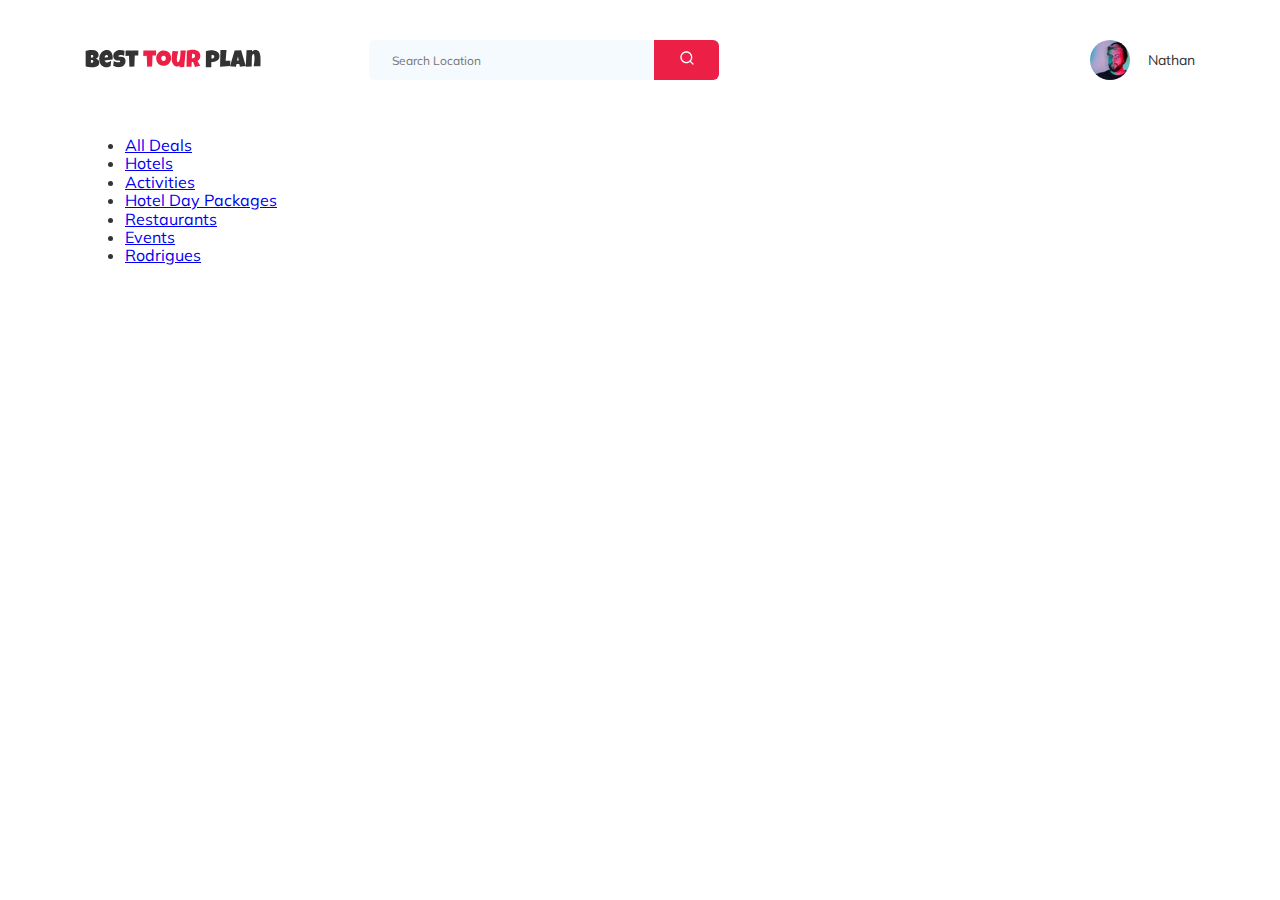
==== index.html @ 9a166518 "Add files via upload" ====
<!DOCTYPE html>
<html lang="ru">
  <head>
    <meta charset="UTF-8" />
    <meta name="viewport" content="width=device-width, initial-scale=1.0" />
    <title>Best Tour Plan - Hotel Booking</title>
    <link
      href="https://fonts.googleapis.com/css2?family=Mulish:wght@400;700&family=Nunito:wght@400;700;800&display=swap"
      rel="stylesheet"
    />
    <link rel="stylesheet" href="css/style.css" />
  </head>

  <body>
    <header class="header">
      <div class="container">
        <div class="header-top">
          <a href="#" class="logo">
            <img
              src="img/horizontal-logo.svg"
              alt="logo: Best Tour Plan"
              class="logo__image"
            />
          </a>

          <form action="#" class="search header__search">
            <input
              type="text"
              class="search__input"
              placeholder="Search Location"
            />
            <button class="search__button">
              <img src="img/search.svg" alt="Icon: search" />
            </button>
          </form>
          <a href="#" class="user">
            <img
              src="img/user-avatar.jpg"
              alt="avatar: Nathan"
              class="user__avatar"
            />
            <span class="user__name">Nathan</span>
          </a>

          <!-- /.user -->
        </div>
        <!-- /.header-top -->
        <ul class="header-menu">
          <li class="header-menu__item">
            <a href="#" class="header-menu__link">All Deals</a>
          </li>
          <li class="header-menu__item">
            <a href="#" class="header-menu__link">Hotels</a>
          </li>
          <li class="header-menu__item">
            <a href="#" class="header-menu__link">Activities</a>
          </li>
          <li class="header-menu__item">
            <a href="#" class="header-menu__link">Hotel Day Packages</a>
          </li>
          <li class="header-menu__item">
            <a href="#" class="header-menu__link">Restaurants</a>
          </li>
          <li class="header-menu__item">
            <a href="#" class="header-menu__link">Events</a>
          </li>
          <li class="header-menu__item">
            <a href="#" class="header-menu__link">Rodrigues</a>
          </li>
        </ul>
        <!-- /.header-menu -->
      </div>
      <!-- /.container -->
    </header>
  </body>
</html>
---- css/style.css ----
* {
  -webkit-box-sizing: border-box;
          box-sizing: border-box;
}

body {
  font-family: 'Mulish', sans-serif;
  color: #333333;
}

body .container {
  max-width: 1110px;
  margin: auto;
}

/*! normalize.css v8.0.1 | MIT License | github.com/necolas/normalize.css */
/* Document
   ========================================================================== */
/**
 * 1. Correct the line height in all browsers.
 * 2. Prevent adjustments of font size after orientation changes in iOS.
 */
html {
  line-height: 1.15;
  /* 1 */
  -webkit-text-size-adjust: 100%;
  /* 2 */
}

/* Sections
   ========================================================================== */
/**
 * Remove the margin in all browsers.
 */
body {
  margin: 0;
}

/**
 * Render the `main` element consistently in IE.
 */
main {
  display: block;
}

/**
 * Correct the font size and margin on `h1` elements within `section` and
 * `article` contexts in Chrome, Firefox, and Safari.
 */
h1 {
  font-size: 2em;
  margin: 0.67em 0;
}

/* Grouping content
   ========================================================================== */
/**
 * 1. Add the correct box sizing in Firefox.
 * 2. Show the overflow in Edge and IE.
 */
hr {
  -webkit-box-sizing: content-box;
          box-sizing: content-box;
  /* 1 */
  height: 0;
  /* 1 */
  overflow: visible;
  /* 2 */
}

/**
 * 1. Correct the inheritance and scaling of font size in all browsers.
 * 2. Correct the odd `em` font sizing in all browsers.
 */
pre {
  font-family: monospace, monospace;
  /* 1 */
  font-size: 1em;
  /* 2 */
}

/* Text-level semantics
   ========================================================================== */
/**
 * Remove the gray background on active links in IE 10.
 */
a {
  background-color: transparent;
}

/**
 * 1. Remove the bottom border in Chrome 57-
 * 2. Add the correct text decoration in Chrome, Edge, IE, Opera, and Safari.
 */
abbr[title] {
  border-bottom: none;
  /* 1 */
  text-decoration: underline;
  /* 2 */
  -webkit-text-decoration: underline dotted;
          text-decoration: underline dotted;
  /* 2 */
}

/**
 * Add the correct font weight in Chrome, Edge, and Safari.
 */
b,
strong {
  font-weight: bolder;
}

/**
 * 1. Correct the inheritance and scaling of font size in all browsers.
 * 2. Correct the odd `em` font sizing in all browsers.
 */
code,
kbd,
samp {
  font-family: monospace, monospace;
  /* 1 */
  font-size: 1em;
  /* 2 */
}

/**
 * Add the correct font size in all browsers.
 */
small {
  font-size: 80%;
}

/**
 * Prevent `sub` and `sup` elements from affecting the line height in
 * all browsers.
 */
sub,
sup {
  font-size: 75%;
  line-height: 0;
  position: relative;
  vertical-align: baseline;
}

sub {
  bottom: -0.25em;
}

sup {
  top: -0.5em;
}

/* Embedded content
   ========================================================================== */
/**
 * Remove the border on images inside links in IE 10.
 */
img {
  border-style: none;
}

/* Forms
   ========================================================================== */
/**
 * 1. Change the font styles in all browsers.
 * 2. Remove the margin in Firefox and Safari.
 */
button,
input,
optgroup,
select,
textarea {
  font-family: inherit;
  /* 1 */
  font-size: 100%;
  /* 1 */
  line-height: 1.15;
  /* 1 */
  margin: 0;
  /* 2 */
}

/**
 * Show the overflow in IE.
 * 1. Show the overflow in Edge.
 */
button,
input {
  /* 1 */
  overflow: visible;
}

/**
 * Remove the inheritance of text transform in Edge, Firefox, and IE.
 * 1. Remove the inheritance of text transform in Firefox.
 */
button,
select {
  /* 1 */
  text-transform: none;
}

/**
 * Correct the inability to style clickable types in iOS and Safari.
 */
button,
[type="button"],
[type="reset"],
[type="submit"] {
  -webkit-appearance: button;
}

/**
 * Remove the inner border and padding in Firefox.
 */
button::-moz-focus-inner,
[type="button"]::-moz-focus-inner,
[type="reset"]::-moz-focus-inner,
[type="submit"]::-moz-focus-inner {
  border-style: none;
  padding: 0;
}

/**
 * Restore the focus styles unset by the previous rule.
 */
button:-moz-focusring,
[type="button"]:-moz-focusring,
[type="reset"]:-moz-focusring,
[type="submit"]:-moz-focusring {
  outline: 1px dotted ButtonText;
}

/**
 * Correct the padding in Firefox.
 */
fieldset {
  padding: 0.35em 0.75em 0.625em;
}

/**
 * 1. Correct the text wrapping in Edge and IE.
 * 2. Correct the color inheritance from `fieldset` elements in IE.
 * 3. Remove the padding so developers are not caught out when they zero out
 *    `fieldset` elements in all browsers.
 */
legend {
  -webkit-box-sizing: border-box;
          box-sizing: border-box;
  /* 1 */
  color: inherit;
  /* 2 */
  display: table;
  /* 1 */
  max-width: 100%;
  /* 1 */
  padding: 0;
  /* 3 */
  white-space: normal;
  /* 1 */
}

/**
 * Add the correct vertical alignment in Chrome, Firefox, and Opera.
 */
progress {
  vertical-align: baseline;
}

/**
 * Remove the default vertical scrollbar in IE 10+.
 */
textarea {
  overflow: auto;
}

/**
 * 1. Add the correct box sizing in IE 10.
 * 2. Remove the padding in IE 10.
 */
[type="checkbox"],
[type="radio"] {
  -webkit-box-sizing: border-box;
          box-sizing: border-box;
  /* 1 */
  padding: 0;
  /* 2 */
}

/**
 * Correct the cursor style of increment and decrement buttons in Chrome.
 */
[type="number"]::-webkit-inner-spin-button,
[type="number"]::-webkit-outer-spin-button {
  height: auto;
}

/**
 * 1. Correct the odd appearance in Chrome and Safari.
 * 2. Correct the outline style in Safari.
 */
[type="search"] {
  -webkit-appearance: textfield;
  /* 1 */
  outline-offset: -2px;
  /* 2 */
}

/**
 * Remove the inner padding in Chrome and Safari on macOS.
 */
[type="search"]::-webkit-search-decoration {
  -webkit-appearance: none;
}

/**
 * 1. Correct the inability to style clickable types in iOS and Safari.
 * 2. Change font properties to `inherit` in Safari.
 */
::-webkit-file-upload-button {
  -webkit-appearance: button;
  /* 1 */
  font: inherit;
  /* 2 */
}

/* Interactive
   ========================================================================== */
/*
 * Add the correct display in Edge, IE 10+, and Firefox.
 */
details {
  display: block;
}

/*
 * Add the correct display in all browsers.
 */
summary {
  display: list-item;
}

/* Misc
   ========================================================================== */
/**
 * Add the correct display in IE 10+.
 */
template {
  display: none;
}

/**
 * Add the correct display in IE 10.
 */
[hidden] {
  display: none;
}

.header {
  background-color: #ffffff;
}

.header-top {
  display: -webkit-box;
  display: -ms-flexbox;
  display: flex;
  -webkit-box-align: center;
      -ms-flex-align: center;
          align-items: center;
  -webkit-box-pack: justify;
      -ms-flex-pack: justify;
          justify-content: space-between;
  padding-top: 40px;
  padding-bottom: 40px;
}

.header__search {
  margin: auto;
  margin-left: 108px;
}

.header .search {
  display: -webkit-box;
  display: -ms-flexbox;
  display: flex;
  position: relative;
  overflow: hidden;
  border-radius: 6px;
  height: 40px;
}

.header .search__input {
  width: 350px;
  height: 100%;
  padding-left: 23px;
  padding-right: 75px;
  background-color: #f5fafe;
  border: none;
  font-size: 12px;
  line-height: 15px;
  color: #333333;
}

.header .search__button {
  position: absolute;
  top: 0;
  right: 0;
  height: 100%;
  width: 65px;
  border: none;
  background-color: #ec1f46;
}

.user {
  display: -webkit-box;
  display: -ms-flexbox;
  display: flex;
  -webkit-box-align: center;
      -ms-flex-align: center;
          align-items: center;
  text-decoration: none;
}

.user__avatar {
  width: 40px;
  height: 40px;
  border-radius: 50%;
  -o-object-fit: cover;
     object-fit: cover;
}

.user__name {
  margin-left: 18px;
  font-size: 14px;
  line-height: 18px;
  color: #333333;
}
/*# sourceMappingURL=style.css.map */
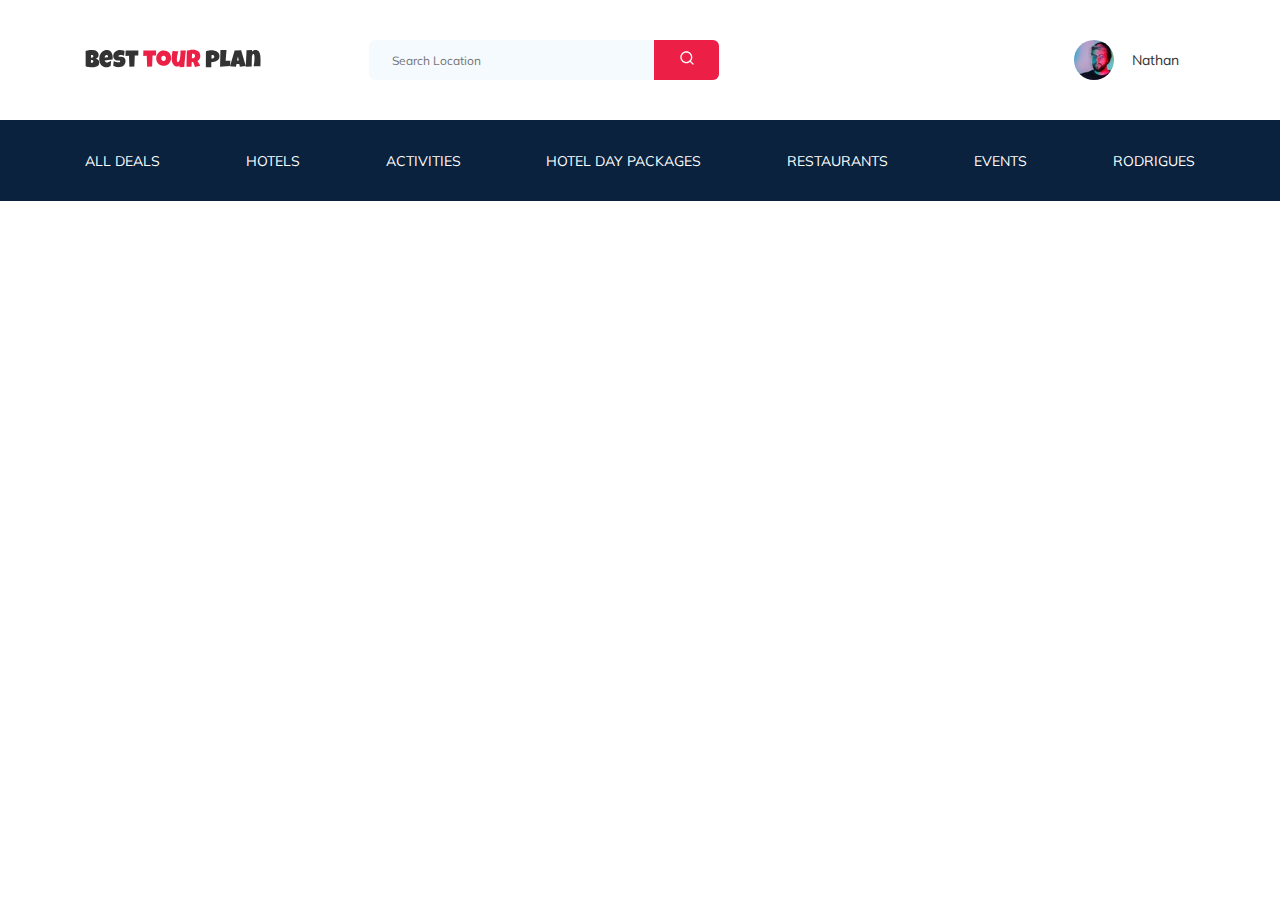
==== commit 8509fcc3: "create added" ====
--- a/index.html
+++ b/index.html
@@ -12,9 +12,9 @@
   </head>
 
   <body>
-    <header class="header">
+    <header class="navbar">
       <div class="container">
-        <div class="header-top">
+        <div class="navbar-top">
           <a href="#" class="logo">
             <img
               src="img/horizontal-logo.svg"
@@ -23,7 +23,7 @@
             />
           </a>
 
-          <form action="#" class="search header__search">
+          <form action="#" class="search navbar__search">
             <input
               type="text"
               class="search__input"
@@ -33,7 +33,7 @@
               <img src="img/search.svg" alt="Icon: search" />
             </button>
           </form>
-          <a href="#" class="user">
+          <a href="#" class="user navbar__user">
             <img
               src="img/user-avatar.jpg"
               alt="avatar: Nathan"
@@ -43,34 +43,45 @@
           </a>
 
           <!-- /.user -->
+          <button class="menu-button navbar-top__menu-button">
+            <span class="menu-button__line"></span>
+            <span class="menu-button__line"></span>
+            <span class="menu-button__line"></span>
+          </button>
         </div>
-        <!-- /.header-top -->
-        <ul class="header-menu">
-          <li class="header-menu__item">
-            <a href="#" class="header-menu__link">All Deals</a>
-          </li>
-          <li class="header-menu__item">
-            <a href="#" class="header-menu__link">Hotels</a>
-          </li>
-          <li class="header-menu__item">
-            <a href="#" class="header-menu__link">Activities</a>
-          </li>
-          <li class="header-menu__item">
-            <a href="#" class="header-menu__link">Hotel Day Packages</a>
-          </li>
-          <li class="header-menu__item">
-            <a href="#" class="header-menu__link">Restaurants</a>
-          </li>
-          <li class="header-menu__item">
-            <a href="#" class="header-menu__link">Events</a>
-          </li>
-          <li class="header-menu__item">
-            <a href="#" class="header-menu__link">Rodrigues</a>
-          </li>
-        </ul>
-        <!-- /.header-menu -->
+        <!-- /.navbar-top -->
       </div>
       <!-- /.container -->
+      <div class="navbar-bottom">
+        <div class="container">
+          <ul class="navbar-menu">
+            <li class="navbar-menu__item">
+              <a href="#" class="navbar-menu__link">All Deals</a>
+            </li>
+            <li class="navbar-menu__item">
+              <a href="#" class="navbar-menu__link">Hotels</a>
+            </li>
+            <li class="navbar-menu__item">
+              <a href="#" class="navbar-menu__link">Activities</a>
+            </li>
+            <li class="navbar-menu__item">
+              <a href="#" class="navbar-menu__link">Hotel Day Packages</a>
+            </li>
+            <li class="navbar-menu__item">
+              <a href="#" class="navbar-menu__link">Restaurants</a>
+            </li>
+            <li class="navbar-menu__item">
+              <a href="#" class="navbar-menu__link">Events</a>
+            </li>
+            <li class="navbar-menu__item">
+              <a href="#" class="navbar-menu__link">Rodrigues</a>
+            </li>
+          </ul>
+          <!-- /.navbar-menu -->
+        </div>
+        <!-- /.container -->
+      </div>
+      <!-- /.navbar-bottom -->
     </header>
   </body>
 </html>
--- a/css/style.css
+++ b/css/style.css
@@ -11,6 +11,10 @@
 body .container {
   max-width: 1110px;
   margin: auto;
+}
+
+img {
+  max-width: 100%;
 }
 
 /*! normalize.css v8.0.1 | MIT License | github.com/necolas/normalize.css */
@@ -356,11 +360,11 @@
   display: none;
 }
 
-.header {
+.navbar {
   background-color: #ffffff;
 }
 
-.header-top {
+.navbar-top {
   display: -webkit-box;
   display: -ms-flexbox;
   display: flex;
@@ -374,12 +378,66 @@
   padding-bottom: 40px;
 }
 
-.header__search {
+.navbar__search {
   margin: auto;
   margin-left: 108px;
 }
 
-.header .search {
+.navbar-top__menu-button {
+  background-color: #ffffff;
+  border: none;
+}
+
+.navbar-bottom {
+  background-color: #0a223d;
+}
+
+.navbar-menu {
+  list-style-type: none;
+  margin: 0;
+  padding: 31px 0;
+  display: -webkit-box;
+  display: -ms-flexbox;
+  display: flex;
+  -webkit-box-align: center;
+      -ms-flex-align: center;
+          align-items: center;
+  -webkit-box-pack: justify;
+      -ms-flex-pack: justify;
+          justify-content: space-between;
+  color: #ffffff;
+}
+
+.navbar-menu__link {
+  color: inherit;
+  text-decoration: none;
+  text-transform: uppercase;
+  font-size: 14px;
+  line-height: 18px;
+  width: 177px;
+}
+
+.navbar-top__menu-button {
+  display: none;
+  width: 16px;
+  height: 11px;
+  display: -webkit-box;
+  display: -ms-flexbox;
+  display: flex;
+  -webkit-box-align: center;
+      -ms-flex-align: center;
+          align-items: center;
+  -webkit-box-pack: justify;
+      -ms-flex-pack: justify;
+          justify-content: space-between;
+  -webkit-box-orient: vertical;
+  -webkit-box-direction: normal;
+      -ms-flex-direction: column;
+          flex-direction: column;
+  cursor: pointer;
+}
+
+.navbar .search {
   display: -webkit-box;
   display: -ms-flexbox;
   display: flex;
@@ -389,7 +447,7 @@
   height: 40px;
 }
 
-.header .search__input {
+.navbar .search__input {
   width: 350px;
   height: 100%;
   padding-left: 23px;
@@ -401,7 +459,7 @@
   color: #333333;
 }
 
-.header .search__button {
+.navbar .search__button {
   position: absolute;
   top: 0;
   right: 0;
@@ -435,4 +493,89 @@
   line-height: 18px;
   color: #333333;
 }
+
+@media (max-width: 1200px) {
+  .container {
+    max-width: 960px;
+    padding: 0 145px;
+  }
+}
+
+@media (max-width: 992px) {
+  .container {
+    max-width: 760px;
+    padding: 0 95px;
+  }
+  .logo {
+    width: 132px;
+  }
+  .navbar-top {
+    padding-top: 30px;
+    padding-bottom: 30px;
+  }
+  .navbar__search {
+    margin-left: auto;
+  }
+  .navbar-menu {
+    padding-top: 22px;
+    padding-bottom: 22px;
+  }
+  .navbar-menu__link {
+    font-size: 12px;
+    line-height: 15px;
+  }
+  .search__input {
+    max-width: 340px;
+  }
+}
+
+@media (max-width: 768px) {
+  .container {
+    max-width: 700px;
+    padding: 0 48px;
+  }
+  .logo {
+    width: 132px;
+  }
+  .navbar-top__menu-button {
+    padding: 0;
+  }
+  .navbar-menu__link {
+    font-size: 10px;
+    line-height: 13px;
+  }
+}
+
+@media (max-width: 576px) {
+  .search__input, .search__button {
+    display: none;
+  }
+  .container {
+    max-width: 500px;
+    padding: 0 25px;
+  }
+  .logo {
+    width: 115px;
+  }
+}
+
+@media (max-width: 480px) {
+  .logo {
+    width: 99px;
+  }
+  .user__avatar, .user__name {
+    display: none;
+  }
+  .container {
+    max-width: 400px;
+  }
+  .menu-button__line {
+    width: 16px;
+    height: 1px;
+    background-color: #333333;
+  }
+  .navbar-bottom {
+    display: none;
+  }
+}
 /*# sourceMappingURL=style.css.map */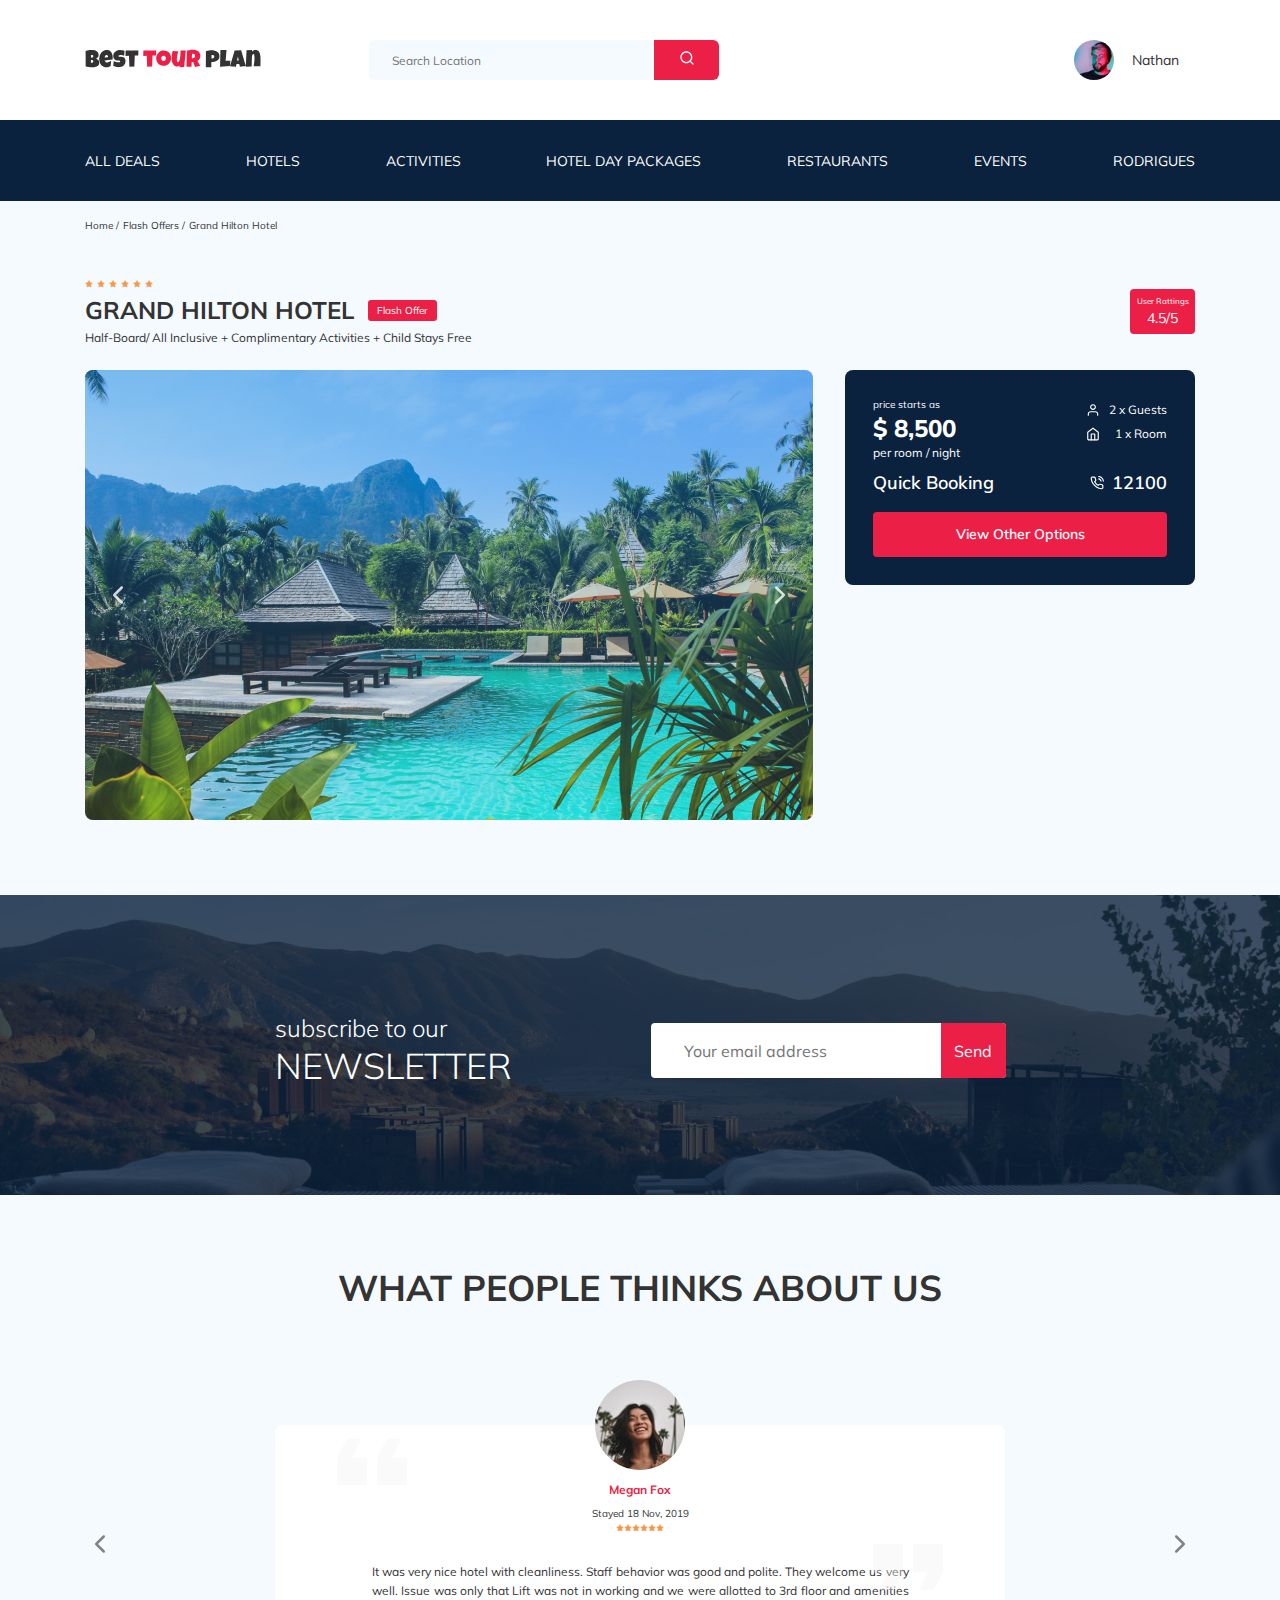
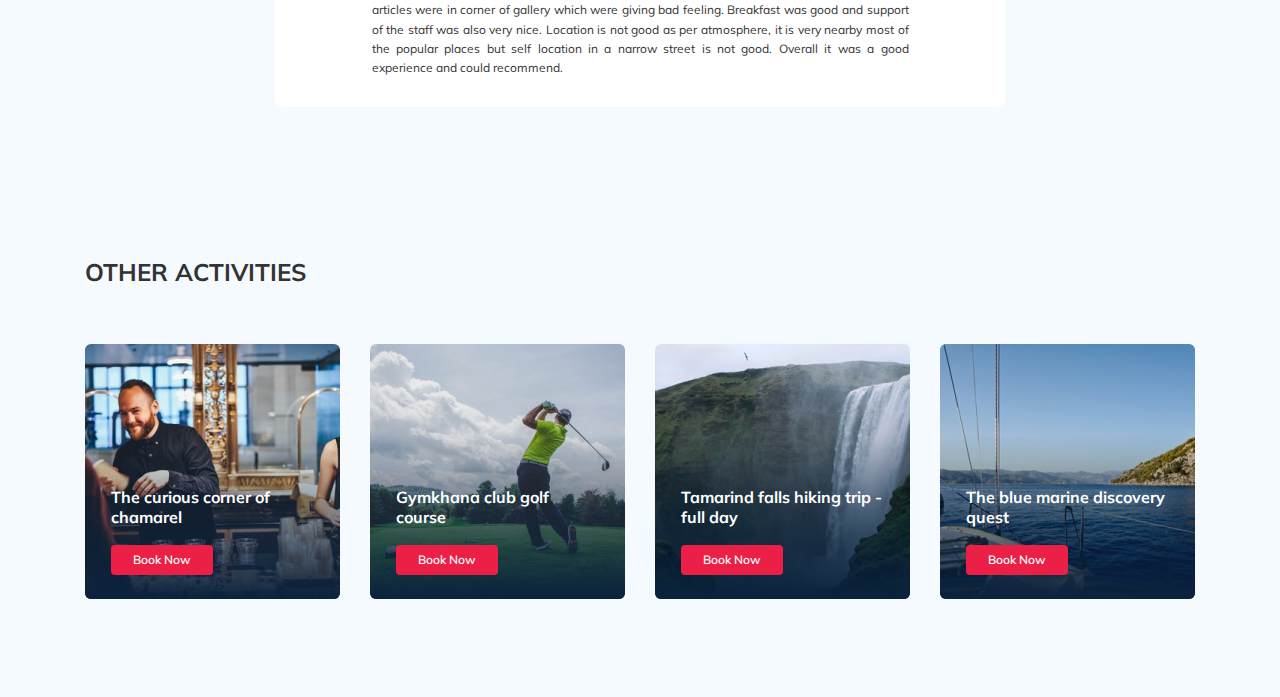
==== commit 74f88b05: "08.08.2020" ====
--- a/index.html
+++ b/index.html
@@ -8,6 +8,7 @@
       href="https://fonts.googleapis.com/css2?family=Mulish:wght@400;700&family=Nunito:wght@400;700;800&display=swap"
       rel="stylesheet"
     />
+    <link rel="stylesheet" href="css/swiper-bundle.min.css" />
     <link rel="stylesheet" href="css/style.css" />
   </head>
 
@@ -83,5 +84,406 @@
       </div>
       <!-- /.navbar-bottom -->
     </header>
+    <nav class="breadcrumb">
+      <div class="container">
+        <ul class="breadcrumb-list">
+          <li class="breadcrumb-list__item">
+            <a href="#" class="breadcrumb-list__link">Home</a>
+          </li>
+          <li class="breadcrumb-list__item">
+            <a href="#" class="breadcrumb-list__link">Flash Offers</a>
+          </li>
+          <li class="breadcrumb-list__item">
+            Grand Hilton Hotel
+          </li>
+        </ul>
+      </div>
+      <!-- /.container -->
+    </nav>
+    <!-- /.breadcrumb -->
+    <section class="hotel">
+      <div class="container">
+        <div class="hotel-info">
+          <div class="hotel-info-text">
+            <div class="hotel-wrapper">
+              <div class="stars">
+                <img src="img/Star.svg" alt="Star" />
+                <img src="img/Star.svg" alt="Star" />
+                <img src="img/Star.svg" alt="Star" />
+                <img src="img/Star.svg" alt="Star" />
+                <img src="img/Star.svg" alt="Star" />
+                <img src="img/Star.svg" alt="Star" />
+              </div>
+              <h1 class="hotel-name hotel-info__name">GRAND HILTON HOTEL</h1>
+              <span class="offer hotel-info__offer">Flash Offer</span>
+            </div>
+            <p class="hotel-description hotel-info__description">
+              Half-Board/ All Inclusive + Complimentary Activities + Child Stays
+              Free
+            </p>
+          </div>
+          <!-- /.hotel-info-text -->
+          <div class="rating hotel-info-rating">
+            <span class="rating__text">User Rattings</span>
+            <span class="rating__counter">4.5/5</span>
+          </div>
+          <!-- /.hotel-info-rating -->
+        </div>
+        <!-- /.hotel-info -->
+        <div class="hotel-grid">
+          <!-- Slider main container -->
+          <div class="swiper-container hotel-slider hotel__slider">
+            <!-- Additional required wrapper -->
+            <div class="swiper-wrapper">
+              <!-- Slides -->
+              <div class="swiper-slide hotel-slider__item">
+                <img
+                  class="hotel-slider__image"
+                  src="img/slide.jpg"
+                  alt="slide"
+                />
+              </div>
+              <div class="swiper-slide hotel-slider__item">
+                <img
+                  class="hotel-slider__image"
+                  src="img/slide-2.jpg"
+                  alt="slide"
+                />
+              </div>
+              <div class="swiper-slide hotel-slider__item">
+                <img
+                  class="hotel-slider__image"
+                  src="img/slide-3.jpg"
+                  alt="slide"
+                />
+              </div>
+              <div class="swiper-slide hotel-slider__item">
+                <img
+                  class="hotel-slider__image"
+                  src="img/slide-4.jpg"
+                  alt="slide"
+                />
+              </div>
+              <div class="swiper-slide hotel-slider__item">
+                <img
+                  class="hotel-slider__image"
+                  src="img/slide-5.jpg"
+                  alt="slide"
+                />
+              </div>
+            </div>
+            <!-- If we need navigation buttons -->
+            <button
+              class="hotel-slider__button hotel-slider__button--prev"
+            ></button>
+            <button
+              class="hotel-slider__button hotel-slider__button--next"
+            ></button>
+          </div>
+          <!-- /.swiper-container -->
+
+          <div class="hotel__right">
+            <div class="booking">
+              <div class="booking__info">
+                <div class="booking__price">
+                  <span class="booking__start">price starts as</span>
+                  <strong class="booking__pricetag">$ 8,500</strong>
+                  <span class="booking__per-room">per room / night</span>
+                </div>
+                <!-- /.booking__price -->
+                <div class="booking__room">
+                  <div class="booking__text">
+                    <img
+                      src="img/user.svg"
+                      alt="Icon: user"
+                      class="booking__icon"
+                    />
+                    <span class="booking__description">2 x Guests</span>
+                  </div>
+                  <div class="booking__text">
+                    <img
+                      src="img/home.svg"
+                      alt="Icon: home"
+                      class="booking__icon"
+                    />
+                    <span class="booking__description">1 x Room</span>
+                  </div>
+                </div>
+                <!-- /.booking__room -->
+              </div>
+              <!-- /.booking__info -->
+              <div class="booking__call-center">
+                <span class="booking__heading">Quick Booking</span>
+                <a class="booking__number" href="tel:12100">
+                  <img src="img/phone-call.svg" alt="Icon: phone-call" />
+                  <span class="booking__num">12100</span>
+                </a>
+              </div>
+              <!-- /.booking__call-center -->
+              <button class="button booking__button">View Other Options</button>
+            </div>
+            <!-- /.booking -->
+            <div class="map">
+              <iframe
+                src="https://www.google.com/maps/embed?pb=!1m18!1m12!1m3!1d3952.5414825999674!2d98.29702851469443!3d7.838253708657213!2m3!1f0!2f0!3f0!3m2!1i1024!2i768!4f13.1!3m3!1m2!1s0x305025650c33dbab%3A0xa67a542329d011e1!2z0J_RhdGD0LrQtdGCLCDQmtCw0YDQvtC9LCDQntGC0LXQu9GMINCl0LjQu9GC0L7QvQ!5e0!3m2!1sru!2sru!4v1595583598903!5m2!1sru!2sru"
+                width="100%"
+                height="213"
+                frameborder="0"
+                style="border: 0;"
+                allowfullscreen=""
+                aria-hidden="false"
+                tabindex="0"
+              ></iframe>
+            </div>
+            <!-- /.map -->
+          </div>
+          <!-- /.hotel-right -->
+        </div>
+        <!-- /.hotel-grid -->
+      </div>
+      <!-- /.container -->
+    </section>
+    <!-- /.hotel -->
+    <section class="newsletter">
+      <div class="newsletter-wrapper">
+        <h2 class="newsletter-title newsletter__title">
+          subscribe to our
+          <span class="newsletter-title__strong">Newsletter</span>
+        </h2>
+        <form action="#" class="subscribe newsletter__subscribe">
+          <input
+            type="text"
+            class="subscribe__input"
+            placeholder="Your email address"
+          />
+          <button class="subscribe__button">Send</button>
+        </form>
+      </div>
+    </section>
+    <!-- /.newsletter -->
+    <section class="reviews">
+      <div class="container">
+        <h2 class="reviews__title">What people thinks about us</h2>
+        <div class="swiper-container reviews-slider">
+          <div class="swiper-wrapper">
+            <div class="swiper-slide">
+              <div class="reviews-slider__item">
+                <div class="reviews-slider__profile">
+                  <img
+                    src="img/reviews-avatar.jpg"
+                    alt="PHOTO: Megan Fox"
+                    class="reviews-slider__avatar"
+                  />
+                  <h3 class="reviews-slider__username">Megan Fox</h3>
+                  <span class="reviews-slider__date">Stayed 18 Nov, 2019</span>
+                  <div class="reviews-slider__rating">
+                    <img src="img/Star.svg" alt="Star" />
+                    <img src="img/Star.svg" alt="Star" />
+                    <img src="img/Star.svg" alt="Star" />
+                    <img src="img/Star.svg" alt="Star" />
+                    <img src="img/Star.svg" alt="Star" />
+                    <img src="img/Star.svg" alt="Star" />
+                  </div>
+                  <!-- /.reviews-slider__rating -->
+                </div>
+                <!-- /.reviews-slider__profile -->
+                <p class="reviews-slider__text">
+                  It was very nice hotel with cleanliness. Staff behavior was
+                  good and polite. They welcome us very well. Issue was only
+                  that Lift was not in working and we were allotted to 3rd floor
+                  and amenities articles were in corner of gallery which were
+                  giving bad feeling. Breakfast was good and support of the
+                  staff was also very nice. Location is not good as per
+                  atmosphere, it is very nearby most of the popular places but
+                  self location in a narrow street is not good. Overall it was a
+                  good experience and could recommend.
+                </p>
+              </div>
+              <!-- /.reviews-slider__item -->
+            </div>
+
+            <div class="swiper-slide">
+              <div class="reviews-slider__item">
+                <div class="reviews-slider__profile">
+                  <img
+                    src="img/reviews-avatar-1.jpg"
+                    alt="PHOTO: Steven Spielberg"
+                    class="reviews-slider__avatar"
+                  />
+                  <h3 class="reviews-slider__username">Steven Spielberg</h3>
+                  <span class="reviews-slider__date">Stayed 01 Jun, 2018</span>
+                  <div class="reviews-slider__rating">
+                    <img src="img/Star.svg" alt="Star" />
+                    <img src="img/Star.svg" alt="Star" />
+                    <img src="img/Star.svg" alt="Star" />
+                    <img src="img/Star.svg" alt="Star" />
+                    <img src="img/Star.svg" alt="Star" />
+                    <img src="img/Star.svg" alt="Star" />
+                  </div>
+                  <!-- /.reviews-slider__rating -->
+                </div>
+                <!-- /.reviews-slider__profile -->
+                <p class="reviews-slider__text">
+                  Lorem ipsum dolor sit amet consectetur adipisicing elit.
+                  Asperiores officiis maxime illum vel libero exercitationem,
+                  aliquid unde aspernatur. Ut, suscipit modi voluptas cum error
+                  animi tenetur velit reiciendis repellendus quisquam! Lorem
+                  ipsum dolor sit amet consectetur adipisicing elit. Asperiores
+                  officiis maxime illum vel libero exercitationem, aliquid unde
+                  aspernatur. Ut, suscipit modi voluptas cum error animi tenetur
+                  velit reiciendis repellendus quisquam!
+                </p>
+              </div>
+              <!-- /.reviews-slider__item -->
+            </div>
+
+            <div class="swiper-slide">
+              <div class="reviews-slider__item">
+                <div class="reviews-slider__profile">
+                  <img
+                    src="img/reviews-avatar-2.jpg"
+                    alt="PHOTO: Morgan Freeman"
+                    class="reviews-slider__avatar"
+                  />
+                  <h3 class="reviews-slider__username">Morgan Freeman</h3>
+                  <span class="reviews-slider__date">Stayed 15 May, 2015</span>
+                  <div class="reviews-slider__rating">
+                    <img src="img/Star.svg" alt="Star" />
+                    <img src="img/Star.svg" alt="Star" />
+                    <img src="img/Star.svg" alt="Star" />
+                    <img src="img/Star.svg" alt="Star" />
+                    <img src="img/Star.svg" alt="Star" />
+                    <img src="img/Star.svg" alt="Star" />
+                  </div>
+                  <!-- /.reviews-slider__rating -->
+                </div>
+                <!-- /.reviews-slider__profile -->
+                <p class="reviews-slider__text">
+                  Lorem ipsum dolor sit amet consectetur adipisicing elit.
+                  Asperiores officiis maxime illum vel libero exercitationem,
+                  aliquid unde aspernatur. Ut, suscipit modi voluptas cum error
+                  animi tenetur velit reiciendis repellendus quisquam! Lorem
+                  ipsum dolor sit amet consectetur adipisicing elit. Asperiores
+                  officiis maxime illum vel libero exercitationem, aliquid unde
+                  aspernatur. Ut, suscipit modi voluptas cum error animi tenetur
+                  velit reiciendis repellendus quisquam!
+                </p>
+              </div>
+              <!-- /.reviews-slider__item -->
+            </div>
+
+            <div class="swiper-slide">
+              <div class="reviews-slider__item">
+                <div class="reviews-slider__profile">
+                  <img
+                    src="img/reviews-avatar-3.jpg"
+                    alt="PHOTO: Robert De Niro"
+                    class="reviews-slider__avatar"
+                  />
+                  <h3 class="reviews-slider__username">Robert De Niro</h3>
+                  <span class="reviews-slider__date">Stayed 7 Feb, 2016</span>
+                  <div class="reviews-slider__rating">
+                    <img src="img/Star.svg" alt="Star" />
+                    <img src="img/Star.svg" alt="Star" />
+                    <img src="img/Star.svg" alt="Star" />
+                    <img src="img/Star.svg" alt="Star" />
+                    <img src="img/Star.svg" alt="Star" />
+                    <img src="img/Star.svg" alt="Star" />
+                  </div>
+                  <!-- /.reviews-slider__rating -->
+                </div>
+                <!-- /.reviews-slider__profile -->
+                <p class="reviews-slider__text">
+                  Lorem ipsum dolor sit amet consectetur adipisicing elit.
+                  Asperiores officiis maxime illum vel libero exercitationem,
+                  aliquid unde aspernatur. Ut, suscipit modi voluptas cum error
+                  animi tenetur velit reiciendis repellendus quisquam! Lorem
+                  ipsum dolor sit amet consectetur adipisicing elit. Asperiores
+                  officiis maxime illum vel libero exercitationem, aliquid unde
+                  aspernatur. Ut, suscipit modi voluptas cum error animi tenetur
+                  velit reiciendis repellendus quisquam!
+                </p>
+              </div>
+              <!-- /.reviews-slider__item -->
+            </div>
+
+            <!-- /.swiper-slide -->
+          </div>
+          <!-- / .swiper-wrapper-->
+          <button
+            class="reviews-slider__button reviews-slider__button-prev"
+          ></button>
+          <button
+            class="reviews-slider__button reviews-slider__button-next"
+          ></button>
+        </div>
+        <!-- / .reviews-slider-->
+      </div>
+    </section>
+    <!-- /.reviews -->
+    <section class="activities">
+      <div class="container">
+        <h2 class="activities__title">Other Activities</h2>
+        <div class="activities-wrapper">
+          <div class="card activities__card">
+            <img
+              src="img/activity-1.jpg"
+              alt="The curious corner 
+of chamarel"
+              class="card__image"
+            />
+            <h3 class="card__title">The curious corner of chamarel</h3>
+            <!-- /.card__title -->
+            <button class="card__button">Book Now</button>
+            <!-- /.card__button -->
+          </div>
+          <!-- /.card -->
+          <div class="card activities__card">
+            <img
+              src="img/activity-2.jpg"
+              alt="Gymkhana club golf
+course"
+              class="card__image"
+            />
+            <h3 class="card__title">Gymkhana club golf course</h3>
+            <!-- /.card__title -->
+            <button class="card__button">Book Now</button>
+            <!-- /.card__button -->
+          </div>
+          <!-- /.card -->
+          <div class="card activities__card">
+            <img
+              src="img/activity-3.jpg"
+              alt="Tamarind falls hiking
+trip - full day"
+              class="card__image"
+            />
+            <h3 class="card__title">Tamarind falls hiking trip - full day</h3>
+            <!-- /.card__title -->
+            <button class="card__button">Book Now</button>
+            <!-- /.card__button -->
+          </div>
+          <!-- /.card -->
+          <div class="card activities__card">
+            <img
+              src="img/activity-4.jpg"
+              alt="The blue marine discovery
+quest"
+              class="card__image"
+            />
+            <h3 class="card__title">The blue marine discovery quest</h3>
+            <!-- /.card__title -->
+            <button class="card__button">Book Now</button>
+            <!-- /.card__button -->
+          </div>
+          <!-- /.card -->
+        </div>
+        <!-- /.activities-wrapper -->
+      </div>
+      <!-- /.container -->
+    </section>
+    <!-- /.activities -->
+    <script src="js/swiper-bundle.min.js"></script>
+    <script src="js/main.js"></script>
   </body>
 </html>
--- a/css/style.css
+++ b/css/style.css
@@ -5,6 +5,7 @@
 
 body {
   font-family: 'Mulish', sans-serif;
+  background-color: #F5FAFE;
   color: #333333;
 }
 
@@ -494,17 +495,670 @@
   color: #333333;
 }
 
+.breadcrumb-list {
+  display: -webkit-box;
+  display: -ms-flexbox;
+  display: flex;
+  -webkit-box-align: center;
+      -ms-flex-align: center;
+          align-items: center;
+  padding: 18px 0;
+  margin: 0;
+  list-style: none;
+}
+
+.breadcrumb-list__item {
+  font-size: 10px;
+  line-height: 13px;
+}
+
+.breadcrumb-list__item:not(:last-child)::after {
+  content: '/';
+  margin-right: 4px;
+}
+
+.breadcrumb-list__link {
+  text-decoration: none;
+  color: inherit;
+}
+
+.hotel {
+  padding-top: 23px;
+  padding-bottom: 70px;
+}
+
+.hotel-info {
+  display: -webkit-box;
+  display: -ms-flexbox;
+  display: flex;
+  -webkit-box-align: center;
+      -ms-flex-align: center;
+          align-items: center;
+  -webkit-box-pack: justify;
+      -ms-flex-pack: justify;
+          justify-content: space-between;
+  padding-bottom: 20px;
+}
+
+.hotel-info__offer {
+  margin-left: 14px;
+  margin-top: 4px;
+}
+
+.hotel-info__description {
+  margin: 5px 0;
+}
+
+.hotel-info__name {
+  margin-top: 4px;
+  margin-bottom: 0;
+}
+
+.hotel-name {
+  font-size: 24px;
+  line-height: 30px;
+}
+
+.hotel-wrapper {
+  display: -webkit-box;
+  display: -ms-flexbox;
+  display: flex;
+  -ms-flex-wrap: wrap;
+      flex-wrap: wrap;
+  -webkit-box-align: center;
+      -ms-flex-align: center;
+          align-items: center;
+}
+
+.hotel-description {
+  font-size: 12px;
+  line-height: 15px;
+}
+
+.hotel-grid {
+  display: -webkit-box;
+  display: -ms-flexbox;
+  display: flex;
+  -webkit-box-pack: justify;
+      -ms-flex-pack: justify;
+          justify-content: space-between;
+}
+
+.hotel-right {
+  display: -webkit-box;
+  display: -ms-flexbox;
+  display: flex;
+  -webkit-box-orient: vertical;
+  -webkit-box-direction: normal;
+      -ms-flex-direction: column;
+          flex-direction: column;
+  -webkit-box-pack: justify;
+      -ms-flex-pack: justify;
+          justify-content: space-between;
+}
+
+.hotel-slider {
+  width: 728px;
+  height: 450px;
+}
+
+.hotel-slider__button {
+  position: absolute;
+  top: 50%;
+  -webkit-transform: translateY(-50%);
+          transform: translateY(-50%);
+  z-index: 99;
+  width: 30px;
+  height: 30px;
+  border: none;
+  cursor: pointer;
+  background-repeat: no-repeat;
+  background-position: center;
+  background-size: 10px;
+  background-color: transparent;
+  outline: none;
+}
+
+.hotel-slider__button--next {
+  right: 18px;
+  background-image: url(../img/arrow-next.svg);
+}
+
+.hotel-slider__button--prev {
+  left: 18px;
+  background-image: url(../img/arrow-prev.svg);
+}
+
+.hotel-slider__item {
+  width: 100%;
+  height: 100%;
+  position: relative;
+  border-radius: 8px;
+  overflow: hidden;
+}
+
+.hotel-slider::after {
+  content: '';
+  position: absolute;
+  width: 100%;
+  height: 100%;
+  top: 0;
+  bottom: 0;
+  left: 0;
+  right: 0;
+  border-radius: 8px;
+  background: -webkit-gradient(linear, left top, left bottom, from(rgba(0, 122, 223, 0.48)), to(rgba(255, 255, 255, 0.128)));
+  background: linear-gradient(180deg, rgba(0, 122, 223, 0.48) 0%, rgba(255, 255, 255, 0.128) 100%);
+  z-index: 10;
+}
+
+.stars {
+  -ms-flex-preferred-size: 50%;
+      flex-basis: 50%;
+}
+
+.offer {
+  font-size: 10px;
+  line-height: 13px;
+  padding: 4px 9px;
+  background-color: #ec1f46;
+  border-radius: 3px;
+  color: #ffffff;
+}
+
+.rating {
+  max-width: 65px;
+  min-height: 45px;
+  text-align: center;
+  color: #ffffff;
+  background-color: #ec1f46;
+  border-radius: 4px;
+}
+
+.rating__text {
+  font-size: 8px;
+  line-height: 10px;
+}
+
+.rating__counter {
+  font-size: 14px;
+  line-height: 18px;
+}
+
+.booking {
+  background-color: #0a223d;
+  color: #ffffff;
+  border-radius: 8px;
+  width: 350px;
+  min-height: 210px;
+  padding: 28px;
+  margin-bottom: 27px;
+}
+
+.booking__info {
+  display: -webkit-box;
+  display: -ms-flexbox;
+  display: flex;
+  -webkit-box-pack: justify;
+      -ms-flex-pack: justify;
+          justify-content: space-between;
+  margin-bottom: 9px;
+}
+
+.booking__price {
+  display: -webkit-box;
+  display: -ms-flexbox;
+  display: flex;
+  -webkit-box-orient: vertical;
+  -webkit-box-direction: normal;
+      -ms-flex-direction: column;
+          flex-direction: column;
+}
+
+.booking__start {
+  font-weight: normal;
+  font-size: 10px;
+  line-height: 14px;
+}
+
+.booking__pricetag {
+  font-weight: 800;
+  font-size: 24px;
+  line-height: 33px;
+}
+
+.booking__per-room {
+  font-weight: normal;
+  font-size: 12px;
+  line-height: 16px;
+}
+
+.booking__room {
+  margin-top: 4px;
+}
+
+.booking__text {
+  display: -webkit-box;
+  display: -ms-flexbox;
+  display: flex;
+  -webkit-box-align: center;
+      -ms-flex-align: center;
+          align-items: center;
+  -webkit-box-pack: justify;
+      -ms-flex-pack: justify;
+          justify-content: space-between;
+  margin-bottom: 8px;
+  font-style: normal;
+  font-weight: normal;
+  font-size: 12px;
+  line-height: 16px;
+}
+
+.booking__description {
+  margin-left: 9px;
+}
+
+.booking__call-center {
+  display: -webkit-box;
+  display: -ms-flexbox;
+  display: flex;
+  -webkit-box-align: center;
+      -ms-flex-align: center;
+          align-items: center;
+  -webkit-box-pack: justify;
+      -ms-flex-pack: justify;
+          justify-content: space-between;
+  margin-bottom: 17px;
+}
+
+.booking__heading {
+  font-style: normal;
+  font-weight: 600;
+  font-size: 18px;
+  line-height: 25px;
+}
+
+.booking__number {
+  display: -webkit-box;
+  display: -ms-flexbox;
+  display: flex;
+  -webkit-box-align: center;
+      -ms-flex-align: center;
+          align-items: center;
+  -webkit-box-pack: justify;
+      -ms-flex-pack: justify;
+          justify-content: space-between;
+  color: inherit;
+  text-decoration: none;
+  font-weight: 600;
+  font-size: 18px;
+  line-height: 25px;
+}
+
+.booking__num {
+  margin-left: 8px;
+}
+
+.booking__button {
+  width: 100%;
+  min-height: 45px;
+  border-radius: 4px;
+  font-weight: 600;
+  font-size: 14px;
+  line-height: 19px;
+  background-color: #ec1f46;
+  border: none;
+  color: #ffffff;
+  cursor: pointer;
+  outline: none;
+}
+
+.map {
+  width: 347px;
+  height: 213px;
+  border-radius: 10px;
+  overflow: hidden;
+}
+
+.newsletter {
+  position: relative;
+  padding: 98px 0 87px 0;
+  background-image: url(../img/newsletter-bg.jpg);
+  background-repeat: no-repeat;
+  background-position: center;
+  background-size: cover;
+}
+
+.newsletter:before {
+  content: '';
+  position: absolute;
+  top: 0;
+  left: 0;
+  right: 0;
+  bottom: 0;
+  width: 100%;
+  height: 100%;
+  background-color: rgba(10, 34, 61, 0.8);
+}
+
+.newsletter-wrapper {
+  position: relative;
+  display: -webkit-box;
+  display: -ms-flexbox;
+  display: flex;
+  -webkit-box-align: center;
+      -ms-flex-align: center;
+          align-items: center;
+  -webkit-box-pack: justify;
+      -ms-flex-pack: justify;
+          justify-content: space-between;
+  max-width: 731px;
+  margin: auto;
+}
+
+.newsletter-title {
+  color: #ffffff;
+  font-style: normal;
+  font-weight: 300;
+  font-size: 24px;
+  line-height: 30px;
+}
+
+.newsletter-title__strong {
+  display: block;
+  font-size: 36px;
+  line-height: 45px;
+  text-transform: uppercase;
+}
+
+.subscribe {
+  position: relative;
+  width: 355px;
+  height: 55px;
+  border-radius: 4px;
+  overflow: hidden;
+}
+
+.subscribe__input {
+  position: absolute;
+  width: 100%;
+  height: 100%;
+  border: none;
+  outline: none;
+  padding-left: 33px;
+  padding-right: 75px;
+}
+
+.subscribe__button {
+  position: absolute;
+  min-width: 65px;
+  right: 0;
+  top: 0;
+  height: 100%;
+  border: none;
+  background-color: #ec1f46;
+  color: #ffffff;
+}
+
+.reviews {
+  padding: 40px 0 70px 0;
+}
+
+.reviews__title {
+  font-style: normal;
+  font-weight: bold;
+  font-size: 36px;
+  line-height: 45px;
+  text-align: center;
+  text-transform: uppercase;
+  margin-bottom: 70px;
+}
+
+.reviews-slider__item {
+  position: relative;
+  max-width: 730px;
+  display: -webkit-box;
+  display: -ms-flexbox;
+  display: flex;
+  -webkit-box-orient: vertical;
+  -webkit-box-direction: normal;
+      -ms-flex-direction: column;
+          flex-direction: column;
+  -webkit-box-align: center;
+      -ms-flex-align: center;
+          align-items: center;
+  background-color: #fff;
+  border-radius: 8px;
+  margin: 45px auto 0;
+  padding: 0 62px 30px;
+}
+
+.reviews-slider__item:before {
+  content: '';
+  position: absolute;
+  left: 62px;
+  top: 13px;
+  width: 70px;
+  height: 47px;
+  background-image: url(../img/quote-left.svg);
+  background-repeat: no-repeat;
+}
+
+.reviews-slider__item:after {
+  content: '';
+  position: absolute;
+  right: 62px;
+  top: 118px;
+  width: 70px;
+  height: 47px;
+  background-image: url(../img/quote-right.svg);
+  background-repeat: no-repeat;
+}
+
+.reviews-slider__button {
+  position: absolute;
+  top: 50%;
+  -webkit-transform: translateY(-50%);
+          transform: translateY(-50%);
+  width: 30px;
+  height: 30px;
+  background-repeat: no-repeat;
+  background-size: 10px;
+  background-position: center;
+  border: none;
+  background-color: transparent;
+  cursor: pointer;
+  z-index: 99;
+  outline: none;
+}
+
+.reviews-slider__button-prev {
+  background-image: url(../img/arrow-prev-secondary.svg);
+  left: 0;
+}
+
+.reviews-slider__button-next {
+  background-image: url(../img/arrow-next-secondary.svg);
+  right: 0;
+}
+
+.reviews-slider__profile {
+  display: -webkit-box;
+  display: -ms-flexbox;
+  display: flex;
+  -webkit-box-orient: vertical;
+  -webkit-box-direction: normal;
+      -ms-flex-direction: column;
+          flex-direction: column;
+  -webkit-box-align: center;
+      -ms-flex-align: center;
+          align-items: center;
+  margin-top: -45px;
+  margin-bottom: 30px;
+}
+
+.reviews-slider__avatar {
+  width: 90px;
+  height: 90px;
+  border-radius: 50%;
+  -o-object-fit: cover;
+     object-fit: cover;
+}
+
+.reviews-slider__username {
+  font-style: normal;
+  font-weight: bold;
+  font-size: 12px;
+  line-height: 15px;
+  color: #ec1f46;
+  margin-bottom: 10px;
+}
+
+.reviews-slider__date {
+  font-style: normal;
+  font-weight: normal;
+  font-size: 10px;
+  line-height: 13px;
+  margin-bottom: 4px;
+}
+
+.reviews-slider__rating {
+  display: -webkit-box;
+  display: -ms-flexbox;
+  display: flex;
+  -webkit-box-align: center;
+      -ms-flex-align: center;
+          align-items: center;
+}
+
+.reviews-slider__text {
+  max-width: 537px;
+  font-style: normal;
+  font-weight: normal;
+  font-size: 12px;
+  line-height: 160%;
+  text-align: justify;
+  margin: auto;
+}
+
+.activities {
+  padding: 60px 0 98px 0;
+}
+
+.activities__title {
+  font-style: normal;
+  font-weight: bold;
+  font-size: 24px;
+  line-height: 30px;
+  text-transform: uppercase;
+  margin-bottom: 57px;
+}
+
+.activities-wrapper {
+  display: -webkit-box;
+  display: -ms-flexbox;
+  display: flex;
+  -webkit-box-pack: justify;
+      -ms-flex-pack: justify;
+          justify-content: space-between;
+}
+
+.card {
+  position: relative;
+  display: -webkit-box;
+  display: -ms-flexbox;
+  display: flex;
+  -webkit-box-orient: vertical;
+  -webkit-box-direction: normal;
+      -ms-flex-direction: column;
+          flex-direction: column;
+  -webkit-box-align: start;
+      -ms-flex-align: start;
+          align-items: flex-start;
+  padding: 24px 26px;
+  width: 255px;
+  height: 255px;
+  border-radius: 6px;
+  overflow: hidden;
+}
+
+.card:before {
+  content: '';
+  position: absolute;
+  left: 0;
+  right: 0;
+  top: 0;
+  bottom: 0;
+  background: linear-gradient(179.83deg, rgba(196, 196, 196, 0) 35.34%, #0A223D 99.85%);
+  z-index: -1;
+}
+
+.card__image {
+  position: absolute;
+  left: 0;
+  right: 0;
+  top: 0;
+  bottom: 0;
+  width: 100%;
+  height: 100%;
+  -o-object-fit: cover;
+     object-fit: cover;
+  z-index: -2;
+}
+
+.card__title {
+  margin-top: auto;
+  margin-bottom: 18px;
+  color: #ffffff;
+  font-style: normal;
+  font-weight: bold;
+  font-size: 16px;
+  line-height: 20px;
+}
+
+.card__button {
+  font-style: normal;
+  font-weight: 600;
+  font-size: 12px;
+  line-height: 16px;
+  color: #ffffff;
+  padding: 7px 22px;
+  border: none;
+  background-color: #ec1f46;
+  border-radius: 4px;
+  cursor: pointer;
+  outline: none;
+}
+
 @media (max-width: 1200px) {
   .container {
     max-width: 960px;
-    padding: 0 145px;
+    padding: 0 94px;
+  }
+  .hotel-slider {
+    width: 100%;
+    max-height: 450px;
+  }
+  .hotel-slider__image {
+    width: 100%;
+    height: 100%;
+    -o-object-fit: cover;
+       object-fit: cover;
+  }
+  .hotel__right {
+    margin-left: 30px;
+  }
+  .card {
+    width: 200px;
+    height: 200px;
   }
 }
 
 @media (max-width: 992px) {
   .container {
     max-width: 760px;
-    padding: 0 95px;
+    padding: 0 60px;
+    margin: 0;
   }
   .logo {
     width: 132px;
@@ -524,15 +1178,81 @@
     font-size: 12px;
     line-height: 15px;
   }
-  .search__input {
-    max-width: 340px;
+  .navbar .search__input {
+    width: 300px;
+  }
+  .hotel-grid {
+    -webkit-box-orient: vertical;
+    -webkit-box-direction: normal;
+        -ms-flex-direction: column;
+            flex-direction: column;
+  }
+  .hotel-slider {
+    width: 100%;
+    margin-bottom: 30px;
+  }
+  .hotel__right {
+    display: -webkit-box;
+    display: -ms-flexbox;
+    display: flex;
+    -webkit-box-orient: horizontal;
+    -webkit-box-direction: normal;
+        -ms-flex-direction: row;
+            flex-direction: row;
+    -webkit-box-pack: justify;
+        -ms-flex-pack: justify;
+            justify-content: space-between;
+    margin-left: 0;
+  }
+  .booking {
+    width: 100%;
+    margin-right: 20px;
+  }
+  .map {
+    width: 100%;
+  }
+  .reviews-slider__item {
+    max-width: 580px;
+  }
+  .activities {
+    margin-bottom: 20px;
+  }
+  .activities__title {
+    max-width: 700px;
+  }
+  .activities-wrapper {
+    max-width: 700px;
+    -ms-flex-pack: distribute;
+        justify-content: space-around;
+    -ms-flex-wrap: wrap;
+        flex-wrap: wrap;
+    margin: auto;
+  }
+  .activities__card {
+    margin-bottom: 20px;
+  }
+  .card {
+    width: 339px;
+    height: 255px;
+  }
+  .card__title {
+    font-size: 12px;
+    line-height: 12px;
+  }
+  .card__button {
+    padding: 0 10px;
+  }
+  .newsletter-wrapper {
+    -ms-flex-pack: distribute;
+        justify-content: space-around;
+    margin: auto;
   }
 }
 
 @media (max-width: 768px) {
   .container {
     max-width: 700px;
-    padding: 0 48px;
+    padding: 0 34px;
   }
   .logo {
     width: 132px;
@@ -544,6 +1264,102 @@
     font-size: 10px;
     line-height: 13px;
   }
+  .navbar .search__input {
+    width: 200px;
+  }
+  .stars {
+    -ms-flex-preferred-size: auto;
+        flex-basis: auto;
+  }
+  .hotel-wrapper {
+    -webkit-box-pack: justify;
+        -ms-flex-pack: justify;
+            justify-content: space-between;
+  }
+  .hotel-name {
+    -ms-flex-preferred-size: 100%;
+        flex-basis: 100%;
+  }
+  .hotel-info-text {
+    width: 100%;
+  }
+  .hotel-info__name {
+    margin-top: 10px;
+    margin-bottom: 0;
+  }
+  .hotel-info-rating {
+    display: none;
+  }
+  .hotel-info__offer {
+    -webkit-box-ordinal-group: 0;
+        -ms-flex-order: -1;
+            order: -1;
+    margin-left: 0;
+    margin-bottom: 0;
+  }
+  .hotel__right {
+    display: -webkit-box;
+    display: -ms-flexbox;
+    display: flex;
+    -webkit-box-orient: horizontal;
+    -webkit-box-direction: normal;
+        -ms-flex-direction: row;
+            flex-direction: row;
+  }
+  .hotel-slider {
+    max-width: 700px;
+  }
+  .booking {
+    max-width: 340px;
+    max-height: 210px;
+    margin-bottom: 0;
+  }
+  .map {
+    width: 340px;
+    height: 210px;
+  }
+  .newsletter-wrapper {
+    -webkit-box-orient: horizontal;
+    -webkit-box-direction: normal;
+        -ms-flex-direction: row;
+            flex-direction: row;
+    padding: 0 34px;
+    max-width: 700px;
+  }
+  .newsletter-title {
+    margin-right: 10px;
+  }
+  .reviews__slider__item {
+    padding: 0 30px 30px;
+  }
+  .reviews__slider__item:after, .reviews__slider__item:before {
+    display: none;
+  }
+  .reviews__slider__button {
+    top: 10%;
+  }
+  .reviews__slider__button-prev {
+    right: 15%;
+  }
+  .reviews__slider__button-next {
+    left: 15%;
+  }
+  .reviews-slider__text {
+    max-width: 455px;
+  }
+  .reviews__title {
+    font-size: 30px;
+    line-height: 38px;
+  }
+}
+
+.card__title {
+  font-size: 16px;
+  line-height: 20px;
+}
+
+.card__button {
+  padding: 7px 22px;
 }
 
 @media (max-width: 576px) {
@@ -551,31 +1367,141 @@
     display: none;
   }
   .container {
-    max-width: 500px;
-    padding: 0 25px;
+    max-width: 600px;
+    padding: 0 20px;
   }
   .logo {
     width: 115px;
   }
-}
-
-@media (max-width: 480px) {
-  .logo {
-    width: 99px;
+  .hotel__slider {
+    margin-bottom: 20px;
+  }
+  .hotel-slider {
+    max-width: 576px;
+  }
+  .hotel__right {
+    display: -webkit-box;
+    display: -ms-flexbox;
+    display: flex;
+    -webkit-box-orient: vertical;
+    -webkit-box-direction: normal;
+        -ms-flex-direction: column;
+            flex-direction: column;
+  }
+  .newsletter {
+    padding: 76px 0 83px 0;
+  }
+  .newsletter-wrapper {
+    -webkit-box-orient: vertical;
+    -webkit-box-direction: normal;
+        -ms-flex-direction: column;
+            flex-direction: column;
+    max-width: 500px;
+  }
+  .newsletter__title {
+    margin-bottom: 37px;
+    margin-rigin: 0;
+  }
+  .booking {
+    max-width: 576px;
+    margin-bottom: 20px;
+  }
+  .map {
+    width: 100%;
+  }
+  .subscribe {
+    width: 100%;
   }
   .user__avatar, .user__name {
     display: none;
-  }
-  .container {
-    max-width: 400px;
   }
   .menu-button__line {
     width: 16px;
     height: 1px;
     background-color: #333333;
   }
+}
+
+@media (max-width: 480px) {
+  .logo {
+    width: 99px;
+  }
+  .user__avatar, .user__name {
+    display: none;
+  }
+  .container {
+    max-width: 320px;
+  }
+  .menu-button__line {
+    width: 16px;
+    height: 1px;
+    background-color: #333333;
+  }
   .navbar-bottom {
     display: none;
   }
+  .hotel-slider {
+    max-width: 440px;
+    height: 180px;
+  }
+  .hotel-slider__button {
+    display: none;
+  }
+  .booking {
+    max-width: 440px;
+    margin-bottom: 20px;
+    margin-right: 0;
+  }
+  .map {
+    width: 100%;
+    margin-bottom: 40px;
+  }
+  .reviews {
+    padding-bottom: 0;
+    margin-bottom: 50px;
+  }
+  .reviews-slider__item {
+    padding: 0 29px 36px 33px;
+  }
+  .reviews__title {
+    width: 245px;
+    font-size: 18px;
+    line-height: 23px;
+    margin-right: auto;
+    margin-left: auto;
+    margin-bottom: 42px;
+  }
+  .activities {
+    padding-top: 0;
+  }
+  .activities__title {
+    margin-top: 0;
+    margin-bottom: 36px;
+  }
+  .hotel {
+    padding-bottom: 0;
+  }
+}
+
+@media (max-width: 320px) {
+  .container {
+    max-width: 280px;
+  }
+  .hotel-slider {
+    max-width: 280px;
+  }
+  .booking {
+    max-width: 280px;
+    margin-bottom: 20px;
+  }
+  .map {
+    max-width: 280px;
+  }
+  .newsletter-title {
+    font-size: 18px;
+  }
+  .newsletter-title__strong {
+    font-size: 30px;
+  }
 }
 /*# sourceMappingURL=style.css.map */